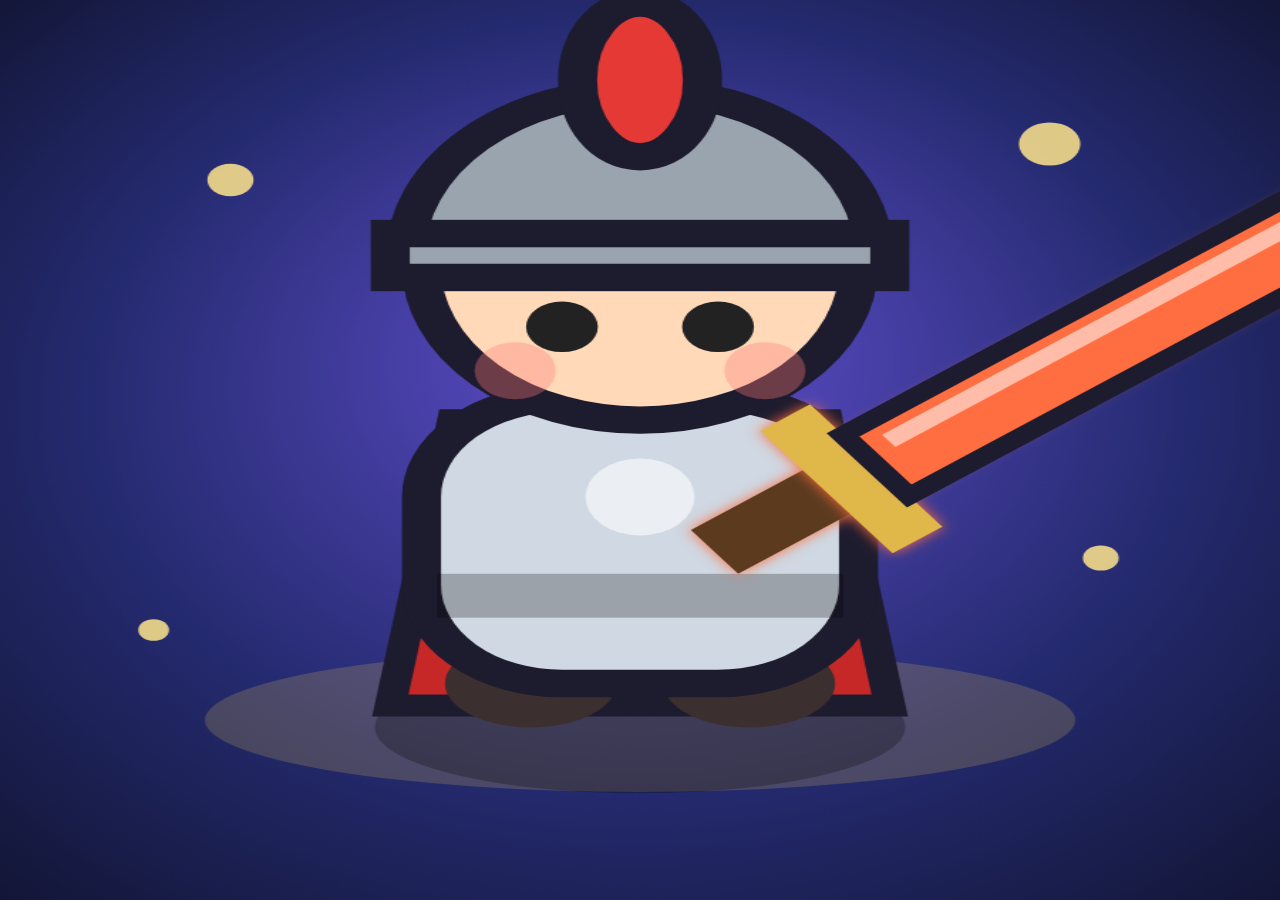
==== tools/icon.html @ d27c10bd "Release 던전 용사 v1.0.0 Keyboard + touch action RPG for iPad, served as an offline-capable PWA: 25 stag" ====
<!doctype html>
<html>
<head>
<meta charset="utf-8">
<title>icon</title>
<style>html,body{margin:0;background:#000;overflow:hidden}canvas{display:block;width:100vw;height:100vh}</style>
</head>
<body>
<canvas id="c"></canvas>
<script type="module">
// App icon renderer: screenshot this page at 512x512 / 192x192 / 180x180.
import { drawHero } from '../js/hero.js';

const c = document.getElementById('c');
const n = Math.min(innerWidth, innerHeight);
c.width = c.height = n;
const ctx = c.getContext('2d');

const g = ctx.createRadialGradient(n * 0.5, n * 0.38, n * 0.05, n * 0.5, n * 0.5, n * 0.75);
g.addColorStop(0, '#5a4bc4');
g.addColorStop(0.55, '#242a6e');
g.addColorStop(1, '#10132e');
ctx.fillStyle = g;
ctx.fillRect(0, 0, n, n);

// sparkles
ctx.fillStyle = 'rgba(255,230,140,.85)';
for (const [x, y, r] of [[0.18, 0.2, 0.018], [0.82, 0.16, 0.024], [0.86, 0.62, 0.014], [0.12, 0.7, 0.012]]) {
  ctx.beginPath();
  ctx.arc(x * n, y * n, r * n, 0, Math.PI * 2);
  ctx.fill();
}

// ground glow
ctx.fillStyle = 'rgba(255,213,79,.18)';
ctx.beginPath();
ctx.ellipse(n * 0.5, n * 0.8, n * 0.34, n * 0.08, 0, 0, Math.PI * 2);
ctx.fill();

const s = n / 82;
ctx.setTransform(s, 0, 0, s, n * 0.5, n * 0.54);
const p = { x: 0, y: 0, face: { x: 0, y: 1 }, faceAngle: -1.15, moving: false, walkT: 0, inv: 0, swing: 0, swingAngle: 0, spin: 0, dash: null };
drawHero(ctx, p, { weapon: 22, armor: 16, boots: 0, ring: 0 }, 0);
document.title = 'ready';
</script>
</body>
</html>
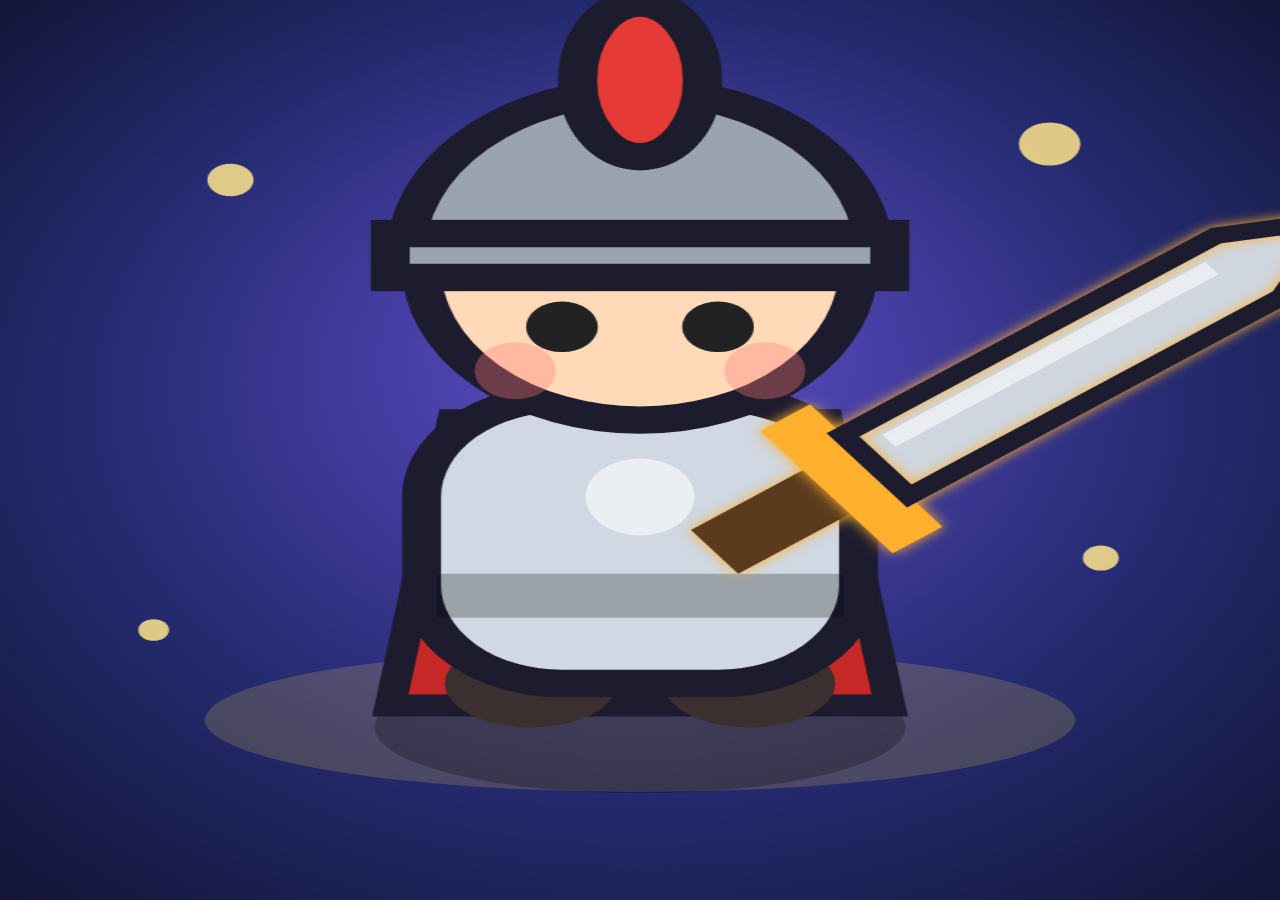
==== commit 8d7587f6: "Add skill gems, weapon items, gold sinks and rebalance (v1.2.0) - Skill gems in 5 grades (일반/희귀/영웅/전" ====
--- a/tools/icon.html
+++ b/tools/icon.html
@@ -40,7 +40,7 @@
 const s = n / 82;
 ctx.setTransform(s, 0, 0, s, n * 0.5, n * 0.54);
 const p = { x: 0, y: 0, face: { x: 0, y: 1 }, faceAngle: -1.15, moving: false, walkT: 0, inv: 0, swing: 0, swingAngle: 0, spin: 0, dash: null };
-drawHero(ctx, p, { weapon: 22, armor: 16, boots: 0, ring: 0 }, 0);
+drawHero(ctx, p, { armor: 16, boots: 0, ring: 0 }, 0, { cat: 'sword', g: 3, up: 25 });
 document.title = 'ready';
 </script>
 </body>
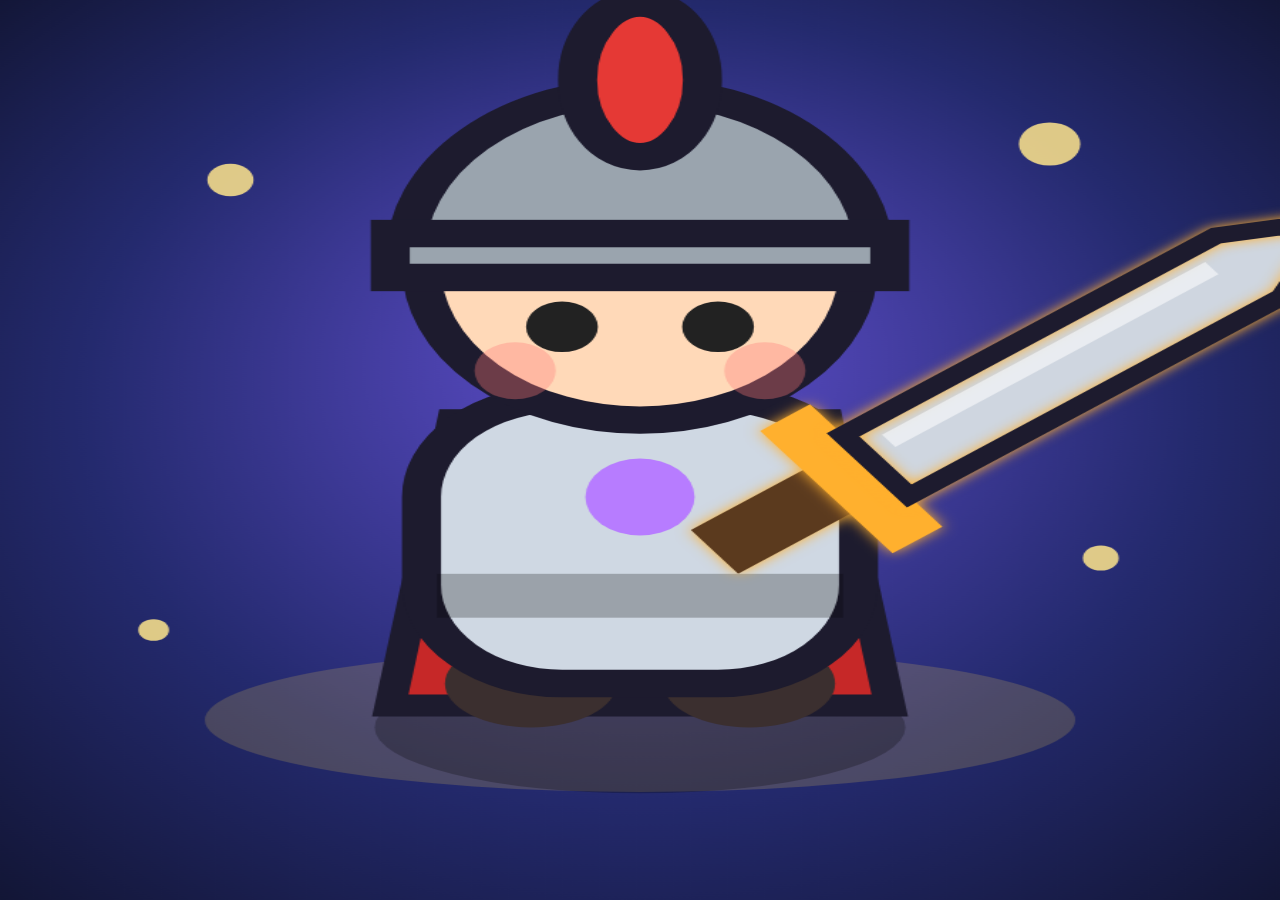
==== commit 39e53fc2: "Gear levels, difficulty tiers, Space resource, armor effects (v2.0.0) - Weapons and armor are drop i" ====
--- a/tools/icon.html
+++ b/tools/icon.html
@@ -40,7 +40,7 @@
 const s = n / 82;
 ctx.setTransform(s, 0, 0, s, n * 0.5, n * 0.54);
 const p = { x: 0, y: 0, face: { x: 0, y: 1 }, faceAngle: -1.15, moving: false, walkT: 0, inv: 0, swing: 0, swingAngle: 0, spin: 0, dash: null };
-drawHero(ctx, p, { armor: 16, boots: 0, ring: 0 }, 0, { cat: 'sword', g: 3, up: 25 });
+drawHero(ctx, p, { g: 2, lv: 40, up: 5 }, 0, { cat: 'sword', g: 3, lv: 30, up: 5 });
 document.title = 'ready';
 </script>
 </body>
